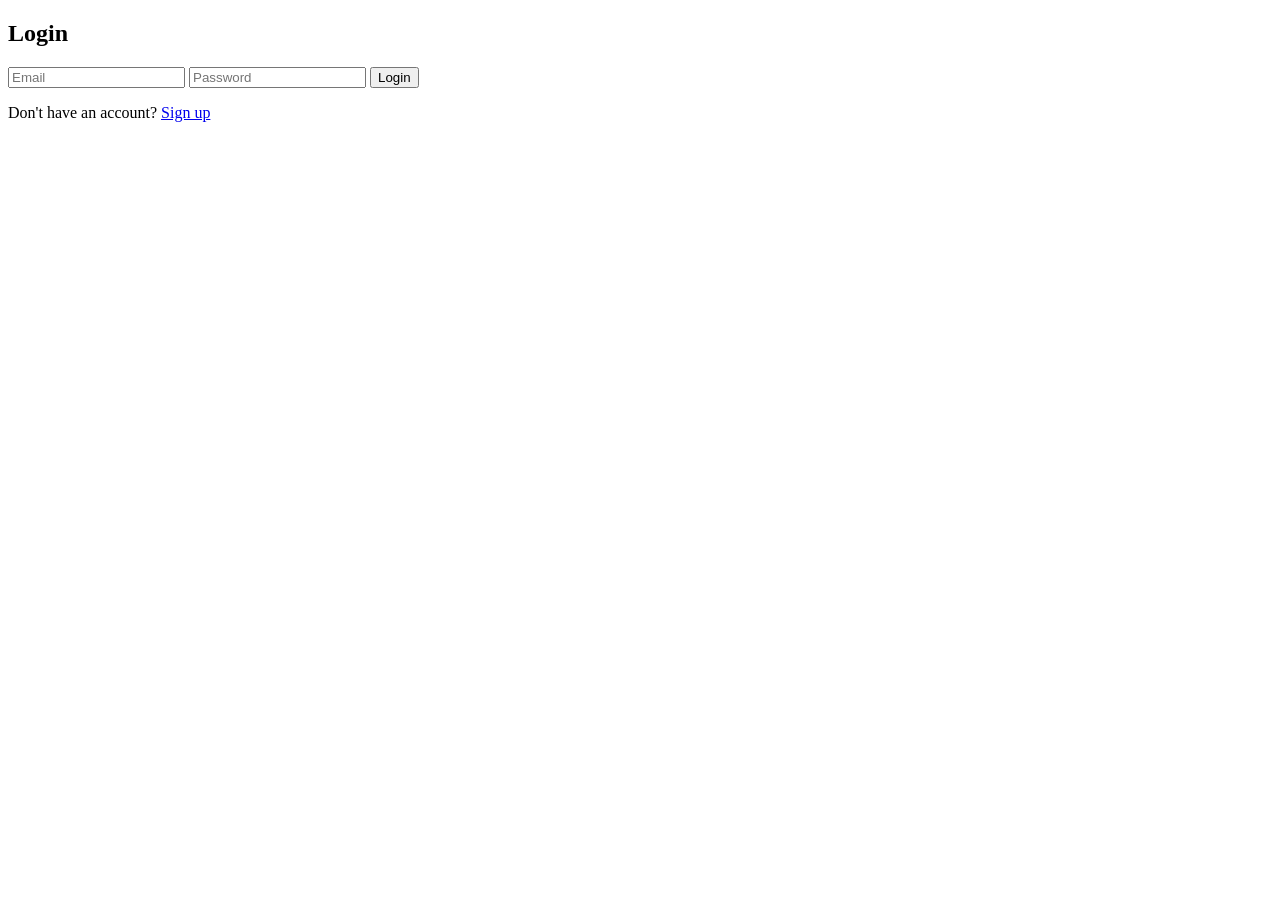
==== frontend/html/index.html @ 8018eac4 "Added frontend files" ====
<!DOCTYPE html>
<html>
<head>
  <title>Login | Modeling Academy</title>
  <link rel="stylesheet" href="/css/style.css">
</head>
<body>
  <div class="auth-box">
    <h2>Login</h2>

    <input type="email" id="loginEmail" placeholder="Email" required>
    <input type="password" id="loginPassword" placeholder="Password" required>

    <button onclick="login()">Login</button>

    <p>Don't have an account? <a href="/html/signup.html">Sign up</a></p>
  </div>

  <script src="/js/script.js"></script>
</body>
</html>
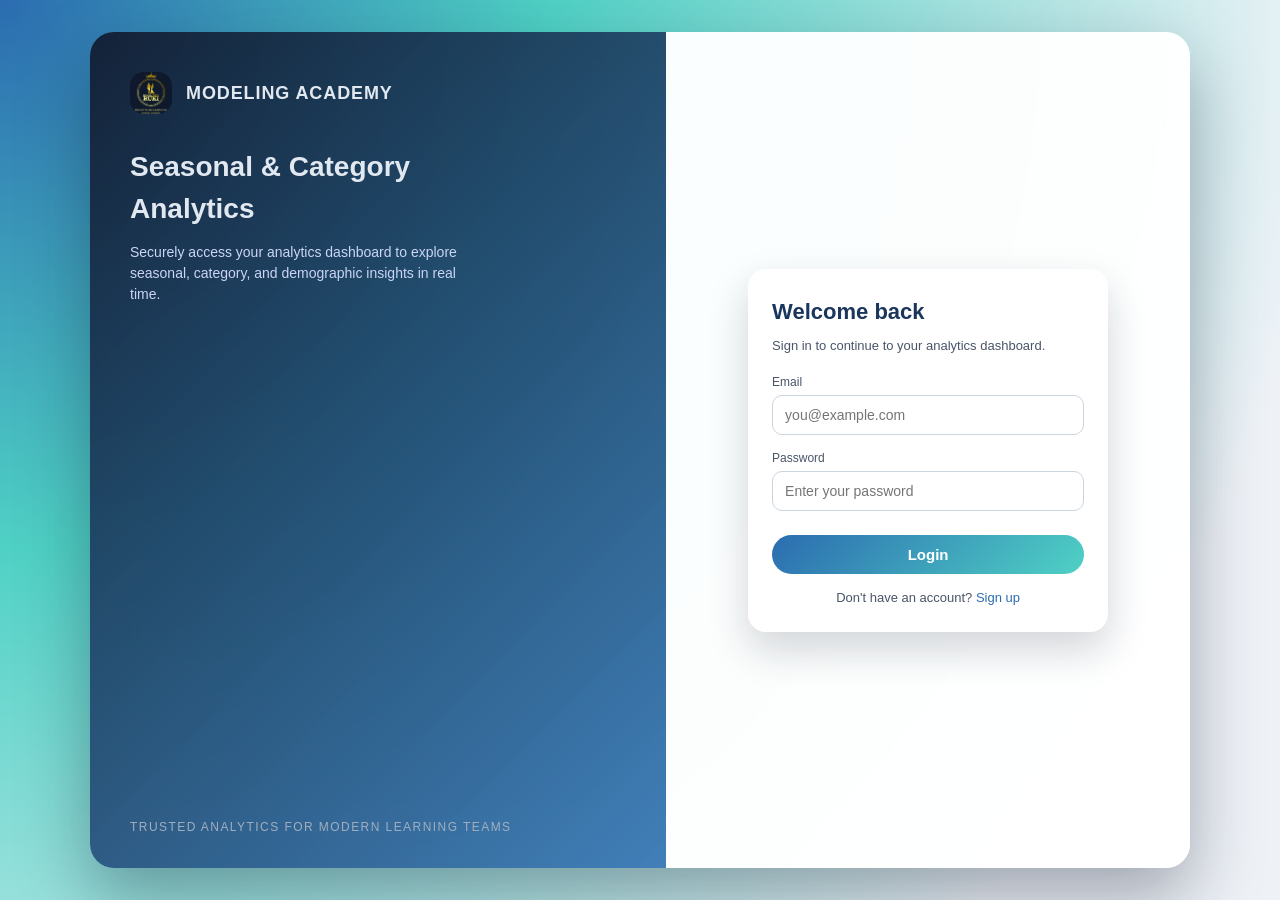
==== commit 686dc85b: "frontend refinement" ====
--- a/frontend/html/index.html
+++ b/frontend/html/index.html
@@ -2,20 +2,54 @@
 <html>
 <head>
   <title>Login | Modeling Academy</title>
-  <link rel="stylesheet" href="/css/style.css">
+  <link rel="stylesheet" href="../css/style.css">
 </head>
-<body>
-  <div class="auth-box">
-    <h2>Login</h2>
+<body class="auth-page">
+  <div class="auth-split">
+    <div class="auth-brand">
+      <div>
+        <div class="auth-brand-top">
+          <div class="auth-logo">
+            <img src="../image/logo1.png" alt="Modeling Academy Logo">
+          </div>
+          <div class="auth-brand-title">Modeling Academy</div>
+        </div>
+        <div class="auth-tagline">
+          <h1>Seasonal &amp; Category Analytics</h1>
+          <p>Securely access your analytics dashboard to explore seasonal, category, and demographic insights in real time.</p>
+        </div>
+      </div>
+      <div class="auth-brand-accent">
+        Trusted analytics for modern learning teams
+      </div>
+    </div>
 
-    <input type="email" id="loginEmail" placeholder="Email" required>
-    <input type="password" id="loginPassword" placeholder="Password" required>
+    <div class="auth-form-col">
+      <div class="auth-box">
+        <h2>Welcome back</h2>
+        <p class="auth-subtitle">Sign in to continue to your analytics dashboard.</p>
 
-    <button onclick="login()">Login</button>
+        <div class="auth-field">
+          <label for="loginEmail" class="auth-label">Email</label>
+          <input type="email" id="loginEmail" class="auth-input" placeholder="you@example.com" required>
+          <div class="auth-error" id="loginEmailError">Please enter a valid email address.</div>
+        </div>
 
-    <p>Don't have an account? <a href="/html/signup.html">Sign up</a></p>
+        <div class="auth-field">
+          <label for="loginPassword" class="auth-label">Password</label>
+          <input type="password" id="loginPassword" class="auth-input" placeholder="Enter your password" required>
+          <div class="auth-error" id="loginPasswordError">Password is required.</div>
+        </div>
+
+        <button onclick="login()">Login</button>
+
+        <div class="auth-switch">
+          Don't have an account? <a href="/html/signup.html">Sign up</a>
+        </div>
+      </div>
+    </div>
   </div>
 
-  <script src="/js/script.js"></script>
+  <script src="../js/script.js"></script>
 </body>
 </html>
--- a/frontend/css/style.css
+++ b/frontend/css/style.css
@@ -0,0 +1,679 @@
+* {
+  box-sizing: border-box;
+  font-family: "Poppins", Arial, sans-serif;
+}
+
+body {
+  margin: 0;
+  background: linear-gradient(120deg, #eef2f3, #d9e4f5);
+  min-height: 100vh;
+  color: #1a202c;
+  line-height: 1.5;
+}
+
+/* =====================
+   AUTH PAGES (Login / Signup)
+===================== */
+.auth-page {
+  min-height: 100vh;
+  display: flex;
+  align-items: stretch;
+  justify-content: center;
+  background: radial-gradient(circle at top left, #2b6cb0 0, #4fd1c5 35%, #eef2f7 85%);
+  color: #1a202c;
+}
+
+.auth-split {
+  width: 100%;
+  max-width: 1100px;
+  margin: 32px 16px;
+  border-radius: 24px;
+  overflow: hidden;
+  box-shadow: 0 30px 70px rgba(15, 23, 42, 0.35);
+  display: grid;
+  grid-template-columns: minmax(0, 1.1fr) minmax(0, 1fr);
+  background: rgba(255, 255, 255, 0.06);
+  backdrop-filter: blur(26px);
+}
+
+.auth-brand {
+  position: relative;
+  padding: 40px 40px 32px;
+  background: linear-gradient(135deg, rgba(15, 23, 42, 0.9), rgba(43, 108, 176, 0.85));
+  color: #e2e8f0;
+  display: flex;
+  flex-direction: column;
+  justify-content: space-between;
+}
+
+.auth-brand-top {
+  display: flex;
+  align-items: center;
+  gap: 14px;
+}
+
+.auth-logo {
+  width: 42px;
+  height: 42px;
+  border-radius: 14px;
+  background: rgba(15, 23, 42, 0.9);
+  display: flex;
+  align-items: center;
+  justify-content: center;
+  overflow: hidden;
+}
+
+.auth-logo img {
+  max-width: 100%;
+  max-height: 100%;
+}
+
+.auth-brand-title {
+  font-size: 18px;
+  font-weight: 600;
+  letter-spacing: 0.05em;
+  text-transform: uppercase;
+}
+
+.auth-tagline {
+  margin-top: 32px;
+  max-width: 340px;
+}
+
+.auth-tagline h1 {
+  margin: 0 0 12px;
+  font-size: 28px;
+  font-weight: 600;
+}
+
+.auth-tagline p {
+  margin: 0;
+  font-size: 14px;
+  color: #cbd5f5;
+}
+
+.auth-brand-accent {
+  margin-top: 40px;
+  font-size: 12px;
+  text-transform: uppercase;
+  letter-spacing: 0.12em;
+  color: #a0aec0;
+}
+
+.auth-form-col {
+  padding: 32px 36px;
+  background: rgba(255, 255, 255, 0.96);
+  display: flex;
+  align-items: center;
+  justify-content: center;
+}
+
+.auth-box {
+  width: 100%;
+  max-width: 360px;
+  padding: 26px 24px 24px;
+  background: #ffffff;
+  border-radius: 18px;
+  box-shadow: 0 18px 40px rgba(15, 23, 42, 0.18);
+  animation: fadeIn 0.6s ease;
+}
+
+.auth-box h2 {
+  margin: 0 0 8px;
+  color: #1a365d;
+  font-size: 22px;
+}
+
+.auth-subtitle {
+  margin: 0 0 18px;
+  font-size: 13px;
+  color: #4a5568;
+}
+
+.auth-field {
+  margin-bottom: 14px;
+}
+
+.auth-label {
+  display: block;
+  font-size: 12px;
+  font-weight: 500;
+  color: #4a5568;
+  margin-bottom: 4px;
+}
+
+.auth-input {
+  width: 100%;
+  padding: 11px 12px;
+  border-radius: 10px;
+  border: 1px solid #cbd5e0;
+  outline: none;
+  font-size: 14px;
+  transition: border-color 0.2s ease, box-shadow 0.2s ease, background 0.2s ease, transform 0.1s ease;
+}
+
+.auth-input:focus {
+  border-color: #2b6cb0;
+  box-shadow: 0 0 0 1px rgba(43, 108, 176, 0.35);
+  background: #f7fafc;
+}
+
+.auth-input.invalid {
+  border-color: #e53e3e;
+  box-shadow: 0 0 0 1px rgba(229, 62, 62, 0.4);
+  background: #fff5f5;
+}
+
+.auth-error {
+  margin-top: 4px;
+  font-size: 11px;
+  color: #e53e3e;
+  display: none;
+}
+
+.auth-error.active {
+  display: block;
+}
+
+.auth-box button {
+  width: 100%;
+  padding: 11px;
+  margin-top: 10px;
+  border-radius: 999px;
+  border: none;
+  cursor: pointer;
+  background: linear-gradient(135deg, #2b6cb0, #4fd1c5);
+  color: white;
+  font-size: 15px;
+  font-weight: 600;
+  transition: transform 0.18s ease, box-shadow 0.18s ease, filter 0.18s ease;
+}
+
+.auth-box button:hover {
+  transform: translateY(-2px);
+  box-shadow: 0 14px 32px rgba(43, 108, 176, 0.45);
+  filter: brightness(1.03);
+}
+
+.auth-box button:active {
+  transform: translateY(0);
+  box-shadow: 0 8px 18px rgba(43, 108, 176, 0.4);
+}
+
+.auth-switch {
+  margin-top: 14px;
+  font-size: 13px;
+  color: #4a5568;
+  text-align: center;
+}
+
+.auth-switch a {
+  color: #2b6cb0;
+  text-decoration: none;
+  font-weight: 500;
+}
+
+.auth-switch a:hover {
+  text-decoration: underline;
+}
+
+@media (max-width: 840px) {
+  .auth-split {
+    grid-template-columns: minmax(0, 1fr);
+  }
+
+  .auth-brand {
+    display: none;
+  }
+}
+
+/* =====================
+   DASHBOARD LAYOUT
+===================== */
+.dashboard-wrapper {
+  max-width: 1400px;
+  margin: 0 auto;
+  padding: 24px 20px 40px;
+}
+
+.dashboard-header {
+  display: flex;
+  justify-content: space-between;
+  align-items: center;
+  gap: 24px;
+  padding: 18px 24px;
+  background: linear-gradient(135deg, #2b6cb0, #4fd1c5);
+  border-radius: 20px;
+  box-shadow: 0 16px 32px rgba(0,0,0,0.15);
+  color: #f7fafc;
+}
+
+.header-left {
+  display: flex;
+  align-items: center;
+  gap: 18px;
+}
+
+.logo img {
+  height: 48px;
+}
+
+.header-titles {
+  display: flex;
+  flex-direction: column;
+  gap: 4px;
+}
+
+.app-subtitle {
+  font-size: 13px;
+  letter-spacing: 0.08em;
+  text-transform: uppercase;
+  opacity: 0.85;
+}
+
+.app-title {
+  margin: 0;
+  font-size: 20px;
+  font-weight: 600;
+}
+
+.header-right {
+  margin-left: auto;
+}
+
+.admin-info {
+  display: flex;
+  align-items: center;
+  gap: 12px;
+}
+
+.admin-info span {
+  color: #fefcbf;
+  font-weight: 600;
+}
+
+.logout-btn {
+  padding: 8px 18px;
+  border-radius: 999px;
+  border: none;
+  cursor: pointer;
+  background: #e53e3e;
+  color: white;
+  font-weight: 600;
+  transition: 0.25s ease;
+}
+
+.logout-btn:hover {
+  background: #c53030;
+  transform: translateY(-1px);
+  box-shadow: 0 8px 18px rgba(0,0,0,0.2);
+}
+
+.dashboard-content {
+  margin-top: 24px;
+  display: flex;
+  flex-direction: column;
+  gap: 24px;
+}
+
+.dashboard-section-title {
+  margin: 0 0 8px;
+  font-size: 15px;
+  font-weight: 600;
+  letter-spacing: 0.04em;
+  text-transform: uppercase;
+  color: #4a5568;
+}
+
+.dashboard-section-subtitle {
+  margin: 0 0 14px;
+  font-size: 12px;
+  color: #a0aec0;
+}
+
+/* =====================
+   SUMMARY STATISTICS
+===================== */
+.summary-section {
+  margin-top: 4px;
+}
+
+.summary-grid {
+  display: grid;
+  grid-template-columns: repeat(auto-fit, minmax(220px, 1fr));
+  gap: 18px;
+}
+
+.summary-card {
+  padding: 14px 16px;
+  border-radius: 16px;
+  background: rgba(255, 255, 255, 0.9);
+  box-shadow: 0 16px 34px rgba(15, 23, 42, 0.16);
+  display: flex;
+  flex-direction: column;
+  gap: 4px;
+  border: 1px solid rgba(226, 232, 240, 0.9);
+  transition: transform 0.2s ease, box-shadow 0.2s ease, background 0.2s ease;
+}
+
+.summary-label {
+  margin: 0;
+  font-size: 12px;
+  text-transform: uppercase;
+  letter-spacing: 0.08em;
+  color: #718096;
+}
+
+.summary-value {
+  font-size: 22px;
+  font-weight: 600;
+  color: #1a365d;
+}
+
+.summary-subtext {
+  margin: 0;
+  font-size: 11px;
+  color: #a0aec0;
+}
+
+.summary-card:hover {
+  transform: translateY(-3px);
+  box-shadow: 0 20px 40px rgba(15, 23, 42, 0.22);
+  background: rgba(255, 255, 255, 0.96);
+}
+
+/* =====================
+   CONTROL PANEL
+===================== */
+.control-panel {
+  background: rgba(255, 255, 255, 0.95);
+  border-radius: 18px;
+  padding: 18px 20px 20px;
+  box-shadow: 0 14px 28px rgba(0,0,0,0.08);
+  display: flex;
+  flex-direction: column;
+  gap: 14px;
+}
+
+.control-panel-header h2 {
+  margin: 0;
+  font-size: 18px;
+  color: #1a365d;
+}
+
+.control-description {
+  margin: 4px 0 0;
+  font-size: 13px;
+  color: #4a5568;
+}
+
+.control-panel-body {
+  display: flex;
+  flex-wrap: wrap;
+  align-items: center;
+  justify-content: space-between;
+  gap: 16px;
+  margin-top: 8px;
+}
+
+.file-input-group {
+  display: flex;
+  align-items: center;
+}
+
+.upload-area {
+  position: relative;
+  width: 100%;
+  min-width: 260px;
+  padding: 14px 16px;
+  border-radius: 14px;
+  border: 1px dashed rgba(45, 55, 72, 0.35);
+  background: rgba(255, 255, 255, 0.7);
+  display: flex;
+  flex-direction: column;
+  gap: 8px;
+  cursor: pointer;
+  transition: border-color 0.2s ease, background 0.2s ease, box-shadow 0.2s ease, transform 0.2s ease;
+}
+
+.upload-area:hover {
+  border-color: #2b6cb0;
+  background: rgba(237, 242, 247, 0.9);
+  box-shadow: 0 10px 24px rgba(0, 0, 0, 0.08);
+  transform: translateY(-1px);
+}
+
+.upload-area.dragover {
+  border-color: #3182ce;
+  background: rgba(226, 232, 240, 0.98);
+  box-shadow: 0 12px 26px rgba(49, 130, 206, 0.35);
+}
+
+.upload-input {
+  position: absolute;
+  inset: 0;
+  opacity: 0;
+  cursor: pointer;
+}
+
+.upload-content {
+  display: flex;
+  align-items: center;
+  gap: 10px;
+}
+
+.upload-icon {
+  width: 32px;
+  height: 32px;
+  border-radius: 999px;
+  display: flex;
+  align-items: center;
+  justify-content: center;
+  background: linear-gradient(135deg, #2b6cb0, #4fd1c5);
+  color: white;
+  font-size: 16px;
+  box-shadow: 0 8px 18px rgba(45, 55, 72, 0.25);
+}
+
+.upload-texts {
+  display: flex;
+  flex-direction: column;
+  gap: 2px;
+}
+
+.upload-title {
+  font-size: 13px;
+  font-weight: 600;
+  color: #1a365d;
+}
+
+.upload-subtitle {
+  font-size: 12px;
+  color: #4a5568;
+}
+
+.upload-meta {
+  display: flex;
+  flex-wrap: wrap;
+  gap: 8px;
+  margin-top: 4px;
+  font-size: 11px;
+}
+
+.file-name {
+  color: #2d3748;
+  font-weight: 500;
+}
+
+.file-status {
+  font-weight: 500;
+}
+
+.file-status.success {
+  color: #2f855a;
+}
+
+.file-status.error {
+  color: #c53030;
+}
+
+.control-actions {
+  display: flex;
+  flex-wrap: wrap;
+  gap: 10px;
+}
+
+.primary-btn,
+.clear-btn {
+  padding: 9px 18px;
+  border-radius: 999px;
+  border: none;
+  cursor: pointer;
+  font-weight: 600;
+  font-size: 14px;
+  transition: 0.25s ease;
+}
+
+.primary-btn {
+  background: #2b6cb0;
+  color: #ffffff;
+}
+
+.primary-btn:hover {
+  background: #2c5282;
+  transform: translateY(-1px);
+  box-shadow: 0 6px 16px rgba(43, 108, 176, 0.4);
+}
+
+.clear-btn {
+  background: #e53e3e;
+  color: #ffffff;
+}
+
+.clear-btn:hover {
+  background: #c53030;
+  transform: translateY(-1px);
+  box-shadow: 0 6px 16px rgba(229, 62, 62, 0.45);
+}
+
+.export-btn {
+  background: linear-gradient(135deg, #805AD5, #4fd1c5);
+}
+
+.export-btn:hover {
+  background: linear-gradient(135deg, #6B46C1, #38B2AC);
+}
+
+/* =====================
+   CHART GRID & CARDS
+===================== */
+.charts {
+  padding: 8px 0 0;
+}
+
+.charts-grid {
+  display: grid;
+  grid-template-columns: repeat(auto-fit, minmax(320px, 1fr));
+  gap: 22px;
+}
+
+.chart-card {
+  background: rgba(255, 255, 255, 0.16);
+  border: 1px solid rgba(255, 255, 255, 0.4);
+  border-radius: 18px;
+  box-shadow: 0 18px 40px rgba(15, 23, 42, 0.18);
+  padding: 14px 16px 18px;
+  display: flex;
+  flex-direction: column;
+  gap: 10px;
+  backdrop-filter: blur(18px);
+  -webkit-backdrop-filter: blur(18px);
+  transition: transform 0.25s ease, box-shadow 0.25s ease, background 0.25s ease;
+}
+
+.chart-card-header h3 {
+  margin: 0;
+  font-size: 15px;
+  font-weight: 600;
+  color: #2d3748;
+}
+
+.chart-description {
+  margin: 4px 2px 0;
+  font-size: 12px;
+  line-height: 1.5;
+  color: #4a5568;
+}
+
+.chart-card:hover {
+  transform: translateY(-6px);
+  box-shadow: 0 24px 60px rgba(15, 23, 42, 0.28);
+  background: rgba(255, 255, 255, 0.22);
+}
+
+.chart-container {
+  width: 100%;
+  height: 320px;
+}
+
+canvas {
+  width: 100% !important;
+  height: 100% !important;
+  border-radius: 14px;
+  background: #f7fafc;
+  padding: 8px;
+  animation: fadeUp 0.8s ease;
+}
+
+@media (max-width: 768px) {
+  .dashboard-header {
+    flex-direction: column;
+    align-items: flex-start;
+  }
+
+  .header-right {
+    margin-left: 0;
+    width: 100%;
+    display: flex;
+    justify-content: flex-start;
+  }
+
+  .control-panel-body {
+    flex-direction: column;
+    align-items: flex-start;
+  }
+
+  .control-actions {
+    width: 100%;
+  }
+
+  .dashboard-wrapper {
+    padding: 16px 12px 28px;
+  }
+
+  .charts-grid {
+    grid-template-columns: minmax(0, 1fr);
+  }
+
+  .summary-grid {
+    grid-template-columns: minmax(0, 1fr);
+  }
+
+  .chart-container {
+    height: 260px;
+  }
+}
+
+
+/* =====================
+   ANIMATIONS
+===================== */
+@keyframes fadeIn {
+  from { opacity: 0; transform: scale(0.95); }
+  to { opacity: 1; transform: scale(1); }
+}
+
+@keyframes fadeUp {
+  from { opacity: 0; transform: translateY(30px); }
+  to { opacity: 1; transform: translateY(0); }
+}
